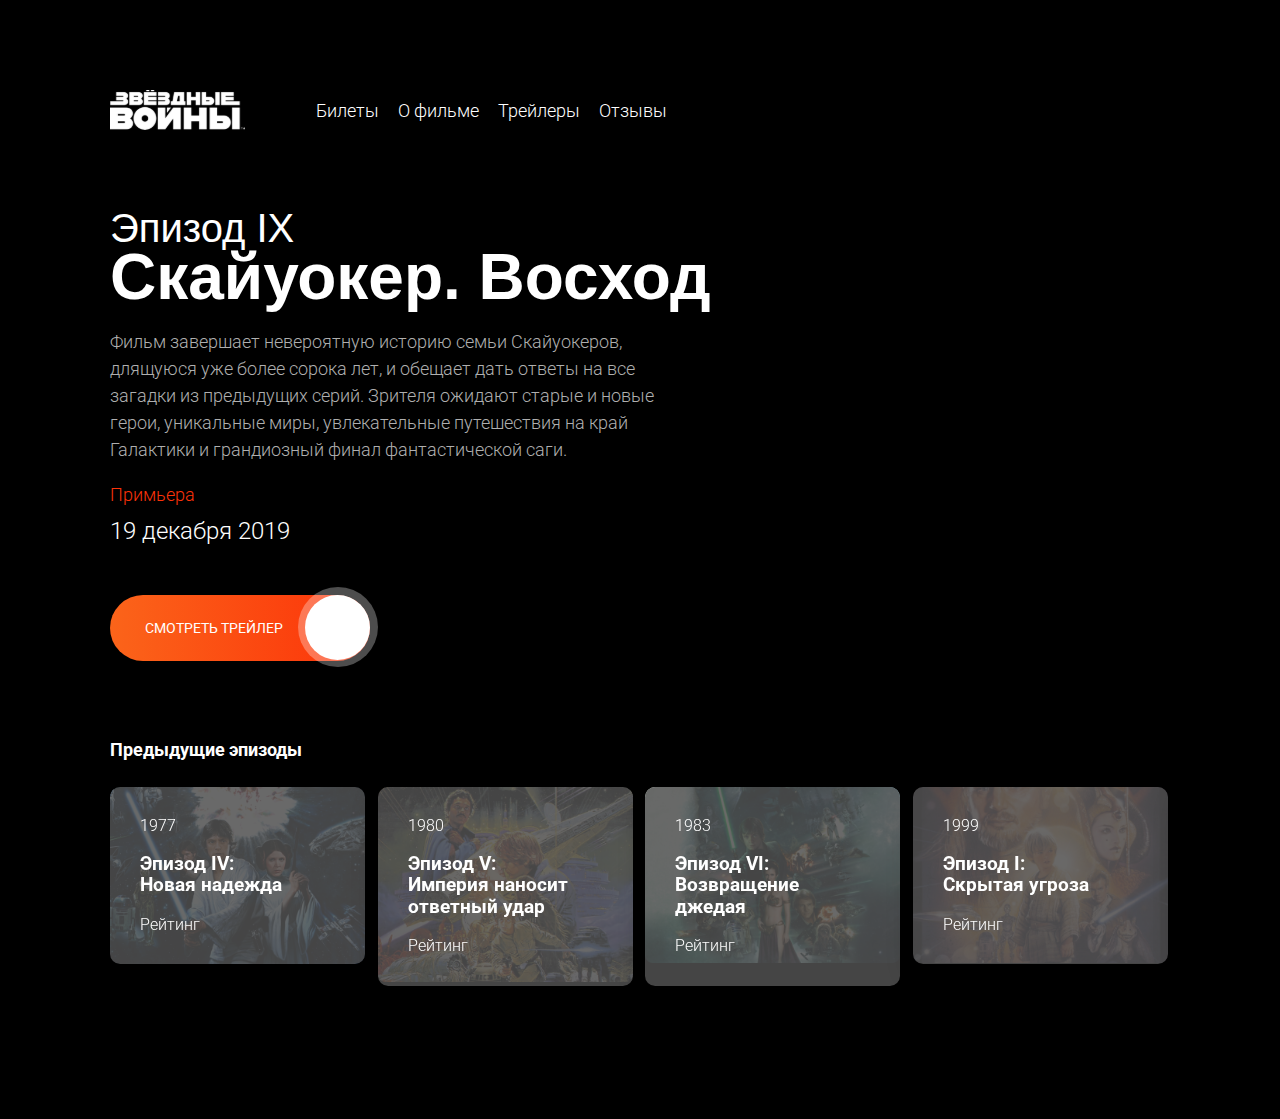
==== index.html @ 70fee413 "Add files via upload" ====
<!DOCTYPE html>
<html lang="ru">
<meta charset="utf-8">
<head>
	<title>Звездные войны</title>
	<link rel="stylesheet" href="css/owl.carousel.min.css">
	<link rel="stylesheet" href="css/normalize.css">
	<link rel="stylesheet" href="css/jquery.fancybox.min.css">
	<link rel="stylesheet" href="https://fonts.googleapis.com/css?family=Roboto:400;700&display=swap" >
	<link rel="stylesheet"  href="css/style.css">
</head>
<body>
<div class="container">
	<header class="header">
		<img src="img/logo.svg" class="logo header-logo" alt="STAR WARS">
		<nav class="navigation">
			<a href="#" class="navigation-link">Билеты</a>
			<a href="#" class="navigation-link">О фильме</a>
			<a href="#" class="navigation-link">Трейлеры</a>
			<a href="#" class="navigation-link">Отзывы</a>
		</nav>
	</header>
	<main>
		<div class="hero">
			<span class="hero-subtitle">Эпизод IX</span>
			<h1 class="hero-title">Скайуокер. Восход</h1>
			<p class="hero-description">
				Фильм завершает невероятную историю семьи Скайуокеров, длящуюся уже более сорока лет, и обещает дать ответы на все загадки из предыдущих серий. Зрителя ожидают старые и новые герои, уникальные миры, увлекательные путешествия на край Галактики и грандиозный финал фантастической саги.
			</p>
			<span class="hero-premier">Примьера</span>
			<span class="hero-date">19 декабря 2019</span>
			<a 
			data-fancybox 
			href="https://www.youtube.com/watch?v=KVRBfWQgyuY"
			class="trailer-button">
			<button class="button-play hero-button-play">Смотреть трейлер</button>
		</a>
		</div>
		<!--/.hero-->
		<div class="episodes">
		<h2 class="episodes-title">Предыдущие эпизоды</h2>
		<div class="slider owl-carousel">
		  <div class="slider-item">	
		  	<img src="img/episods/episode-1.jpg" class="slider-image">
				<div class="slider-year">1977</div>
				<h3 class="slider-title">Эпизод IV:<br>Новая надежда</h3>
				<div class="slider-rating">
				<span class="slider-rating-label">Рейтинг</span>
				<span class="slider-rating-stars">
					<i class="star"></i>
					<i class="star"></i>
					<i class="star"></i>
					<i class="star"></i>
					<i class="star star-o"></i>
				</span>
				</div>
			</div>
			<div class="slider-item">
				<img src="img/episods/episode-2.jpg" class="slider-image" >
				<div class="slider-year">1980</div>
				<h3 class="slider-title">Эпизод V:<br>Империя наносит ответный удар</h3>
				<div class="slider-rating">
				<span class="slider-rating-label">Рейтинг</span>
				<span class="slider-rating-stars">
					<i class="star"></i>
					<i class="star"></i>
					<i class="star"></i>
					<i class="star"></i>
					<i class="star star-o"></i>
				</span>
				</div>
			</div>
			<div class="slider-item">
				<img src="img/episods/episode-3.jpg" class="slider-image">
				<div class="slider-year">1983</div>
				<h3 class="slider-title">Эпизод VI:<br>Возвращение джедая</h3>
				<div class="slider-rating">
				<span class="slider-rating-label">Рейтинг</span>
				<span class="slider-rating-stars">
					<i class="star"></i>
					<i class="star"></i>
					<i class="star"></i>
					<i class="star"></i>
					<i class="star star-o"></i>
				</span>
				</div>
			</div>
			<div class="slider-item">
				<img src="img/episods/episode-4.jpg" class="slider-image">
				<div class="slider-year">1999</div>
				<h3 class="slider-title">Эпизод I:<br>Скрытая угроза</h3>
				<div class="slider-rating">
				<span class="slider-rating-label">Рейтинг</span>
				<span class="slider-rating-stars">
					<i class="star"></i>
					<i class="star"></i>
					<i class="star"></i>
					<i class="star"></i>
					<i class="star star-o"></i>
				</span>
				</div>
			</div>
			<div class="slider-item">
				<img src="img/episods/episode-4.jpg" class="slider-image">
				<div class="slider-year">1999</div>
				<h3 class="slider-title">Эпизод I:<br>Скрытая угроза</h3>
				<div class="slider-rating">
				<span class="slider-rating-label">Рейтинг</span>
				<span class="slider-rating-stars">
					<i class="star"></i>
					<i class="star"></i>
					<i class="star"></i>
					<i class="star"></i>
					<i class="star star-o"></i>
				</span>
				</div>
			</div>
			<div class="slider-item">
				<img src="img/episods/episode-4.jpg" class="slider-image">
				<div class="slider-year">1999</div>
				<h3 class="slider-title">Эпизод I:<br>Скрытая угроза</h3>
				<div class="slider-rating">
				<span class="slider-rating-label">Рейтинг</span>
				<span class="slider-rating-stars">
					<i class="star"></i>
					<i class="star"></i>
					<i class="star"></i>
					<i class="star"></i>
					<i class="star star-o"></i>
				</span>
				</div>
			</div>
			<div class="slider-item">
				<img src="img/episods/episode-4.jpg" class="slider-image">
				<div class="slider-year">1999</div>
				<h3 class="slider-title">Эпизод I:<br>Скрытая угроза</h3>
				<div class="slider-rating">
				<span class="slider-rating-label">Рейтинг</span>
				<span class="slider-rating-stars">
					<i class="star"></i>
					<i class="star"></i>
					<i class="star"></i>
					<i class="star"></i>
					<i class="star star-o"></i>
				</span>
				</div>
			</div>
			<div class="slider-item">
				<img src="img/episods/episode-4.jpg" class="slider-image">
				<div class="slider-year">1999</div>
				<h3 class="slider-title">Эпизод I:<br>Скрытая угроза</h3>
				<div class="slider-rating">
				<span class="slider-rating-label">Рейтинг</span>
				<span class="slider-rating-stars">
					<i class="star"></i>
					<i class="star"></i>
					<i class="star"></i>
					<i class="star"></i>
					<i class="star star-o"></i>
				</span>
				</div>
			</div>
		</div>
		<!--/.slider-->	
		</div>
		<!--/.episodes-->
	</main>
</div>
<!--/.container-->
 <script src="js/jquery-3.5.1.min.js"></script>
<script src="js/jquery.fancybox.min.js"></script>
<script src="js/owl.carousel.min.js"></script>
<script src="js/main.js"></script>

</body>
</html>
---- css/style.css ----
*,*:aftere, *:before{
box-sizing: border-box;
}
@font-face {
font-family: 'ProximaNova-Black';
    src: 
    local('ProximaNova-Black') 
    url("https://nomail.com.ua/files/eot/aa46d234cf405126cdd1c36600e4b978.eot?#iefix") format("embedded-opentype"),
    url("https://nomail.com.ua/files/woff/aa46d234cf405126cdd1c36600e4b978.woff") format("woff"),
    url("https://nomail.com.ua/files/woff2/aa46d234cf405126cdd1c36600e4b978.woff2") format("woff2");
}

body{
    font-family: 'Roboto', sans-serif;
	background:#000 url("file:///C:/Users/User/Desktop/STAR%20WARS/img/main-bg.jpg")no-repeat right -180% top;
	background-size: contain;
	background-attachment: fixed;
 	font-weight: 300;
 	color: #ffffff;	
}
.container{
	width: 95%;
	max-width: 1060px;
	margin: auto;
}
.header-logo{
	margin-right:71px; 
}
.header{
	display: flex;
	align-items: center;
	padding-top: 90px;
}
.navigation-link{
	position:relative;
	text-decoration: none;
	font-size: 18px;
	color: #ffffff;
	line-height: 150%;
	margin-right: 15px;
}
.navigation-link:after{
content: "";
position: absolute;
bottom: 0;
left:  0;
width: 100%;
height: 2px;
background: linear-gradient(90deg, #FB641A 0%, #FC3309 100%);
transform: scaleX(0);
transition: transform 0.3s;
}
.navigation-link:hover:after{
	transform:scaleX(1);
}
.hero-subtitle{
	display: block;
	margin-top: 78px;
	font-size: 40px;
	line-height:  100%;
	font-family: 'ProximaNova-Black', sans-serif;
}
.hero-title{
    margin-top: 5px;
	font-size: 64px;
	line-height:  78%;
	font-family: 'ProximaNova-Black', sans-serif;
	margin-bottom: 25px;
}
.hero-description{
    max-width: 572px;
    font-size: 18px;
    line-height: 150%;
    color: #afafaf;
}
.hero-premier{
	display: block;
	font-size: 18px;
	line-height: 150%;
	color: #FC3309;
	margin-bottom: 5px;
}
.hero-date{
    display: block;
    font-size: 24px;
    line-height: 150%;
    margin-bottom: 46px;
}
.button-play{
	position: relative;	
	border: none;
	background: linear-gradient(90deg, #FB641A 0%, #FC3309 100%);
    border-radius: 300px;
    color: #ffffff;
	padding-top: 25px;
    padding-bottom: 25px;
    padding-left: 35px;
    padding-right: 87px;
    font-size: 14px;
    line-height: 16px;
    text-transform: uppercase;
    cursor: pointer;
}
.button-play:after{
	content: "";
	position: absolute;
    width: 65px;
    height: 65px;
    right: 0;
    top: 0px;
    background:  #fff url("file:///C:/Users/User/Desktop/STAR%20WARS/img/play.svg") center no-repeat;
    border-radius: 50%
}
.button-play:before{
	content: ""; 	
	width: 80px;
	height:80px;
	background-color: rgba(255, 255, 255, 0.3);
	position: absolute;
	right: -8px;
	top: -8px;
	border-radius: 50%;
}
.episodes{
	padding: 60px 0;
}
.episodes-title{
	font-size: 18px;
	line-height: 150%;
	margin-bottom: 24px;
}
.slider{
	display: flex;	
    flex-wrap: wrap;	
}
.slider-item{
	position: relative;
	overflow: hidden;
	display: flex;
	flex-direction: column;
	justify-content:space-between;
	width: 195px;
    margin-right: 20px;
    margin-bottom: 20px;
    padding: 30px;
    box-shadow: 0px 10px 26px rgba(0, 0, 0, 0.25);
    border-radius: 10px;
    transition: all 0.2s;
    	
}
.slider-item:before{
	content: "";
	position: absolute;
	left: 0;
	top: 0;
	z-index: -1;
	display: block;
	width: 100%;
	height: 100%;
    background:rgba(80, 80, 80, 0.86);
    transition: all 0.2s;
}
.slider-image{
    position: absolute;
    left: 0;
    top: 0;
    z-index: -2;
}
.slider-item:hover:before{
	background: rgba(64, 101, 255, 0.86);
}
.slider-rating-label{
	margin-right: 12px;
}
.star{
	display: inline-block;
	width: 	12px;
	height: 12px;
	background: url("file:///C:/Users/User/Desktop/STAR%20WARS/img/star.svg") no-repeat center;
}
.star-o{
	background: url("file:///C:/Users/User/Desktop/STAR%20WARS/img/star-o.svg")no-repeat center;
}
.slider-nav-left{
	border: none;
	background: transparent url("file:///C:/Users/User/Desktop/STAR%20WARS/img/arrow-Left.svg")no-repeat center;
	width: 32px;
	height: 32px;
	margin-right: 15px;
}
.slider-nav-right{
	border: none;
	background: transparent url("file:///C:/Users/User/Desktop/STAR%20WARS/img/arrow-right.svg")no-repeat center;
	width: 32px;
	height: 32px;
}
.slider-nav-left span,
.slider-nav-right span{
	display: none;
}	

@media(max-width: 600px){
	.her-subtitle{
		font-size: 24px;
	}
	.hero-title{
		font-size: 36px;
	   line-height:120%;  
	}
	.hero-description{
		font-size: 16px;
	}
	.header{
		flex-direction: column;
		align-items: flex-start;
	}
	.header-logo{
		margin-bottom: 30px;
	}
	.nav{
		display: flex;
		flex-direction: column;
	}
	.nav-link{
		margin-bottom: 10px;
	}
	.slider-item{
		width: 250px;	
	}
}
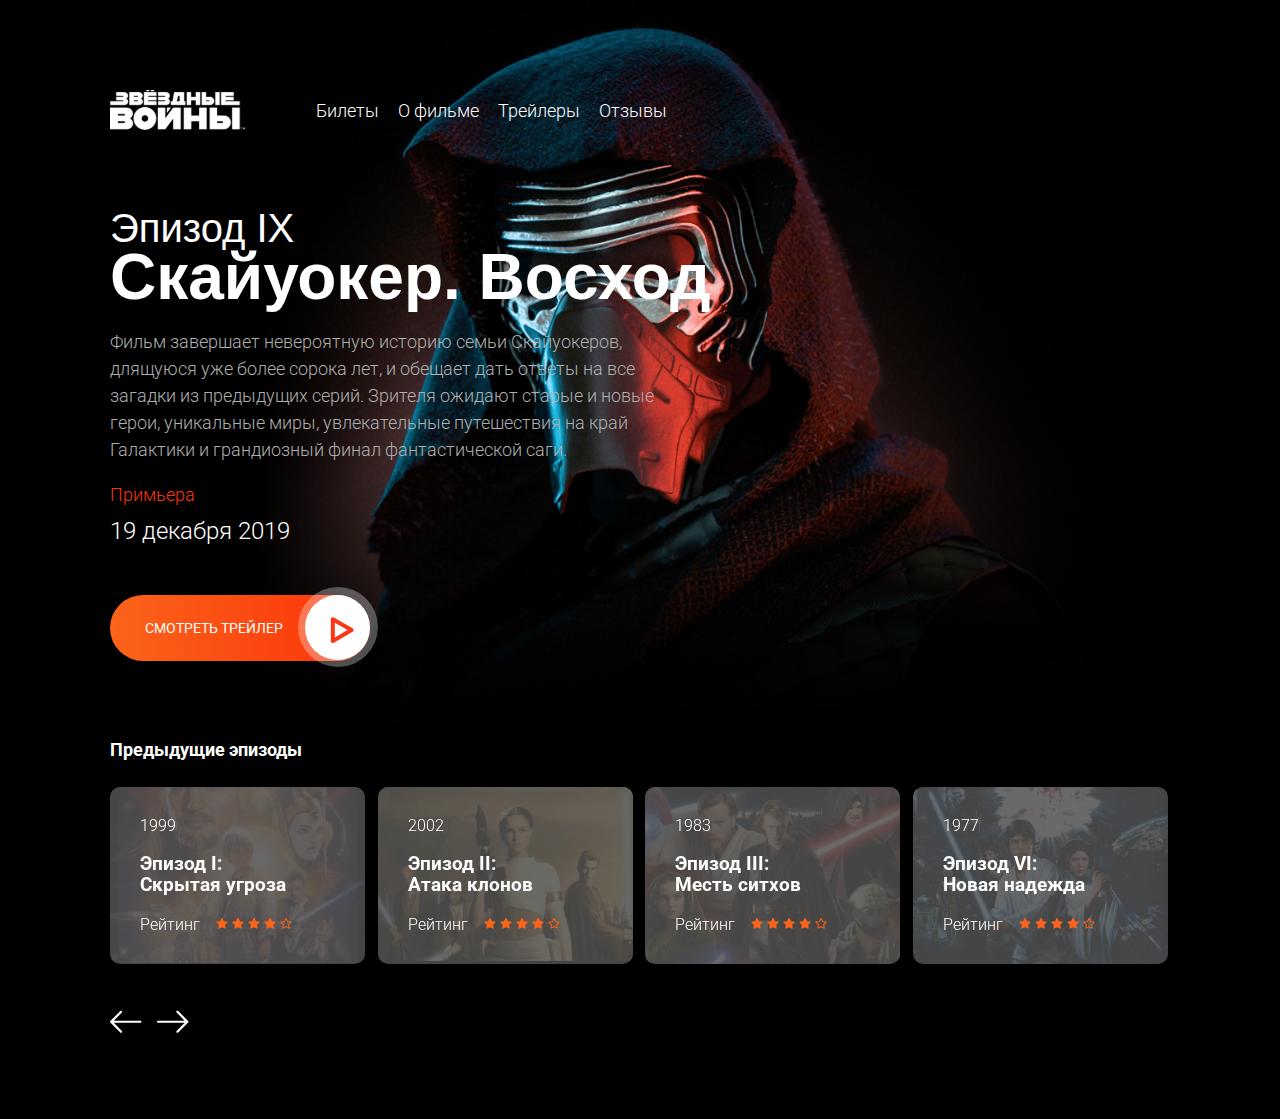
==== commit 378d56a1: "Add files via upload" ====
--- a/index.html
+++ b/index.html
@@ -3,6 +3,7 @@
 <meta charset="utf-8">
 <head>
 	<title>Звездные войны</title>
+	<link rel="stylesheet" href="https://cdnjs.cloudflare.com/ajax/libs/animate.css/4.0.0/animate.min.css">
 	<link rel="stylesheet" href="css/owl.carousel.min.css">
 	<link rel="stylesheet" href="css/normalize.css">
 	<link rel="stylesheet" href="css/jquery.fancybox.min.css">
@@ -22,8 +23,8 @@
 	</header>
 	<main>
 		<div class="hero">
-			<span class="hero-subtitle">Эпизод IX</span>
-			<h1 class="hero-title">Скайуокер. Восход</h1>
+			<span class="hero-subtitle animate__animated animate__zoomIn">Эпизод IX</span>
+			<h1 class="hero-title animate__animated animate__zoomIn">Скайуокер. Восход</h1>
 			<p class="hero-description">
 				Фильм завершает невероятную историю семьи Скайуокеров, длящуюся уже более сорока лет, и обещает дать ответы на все загадки из предыдущих серий. Зрителя ожидают старые и новые герои, уникальные миры, увлекательные путешествия на край Галактики и грандиозный финал фантастической саги.
 			</p>
@@ -42,8 +43,8 @@
 		<div class="slider owl-carousel">
 		  <div class="slider-item">	
 		  	<img src="img/episods/episode-1.jpg" class="slider-image">
-				<div class="slider-year">1977</div>
-				<h3 class="slider-title">Эпизод IV:<br>Новая надежда</h3>
+				<div class="slider-year">1999</div>
+				<h3 class="slider-title">Эпизод I:<br>Скрытая угроза</h3>
 				<div class="slider-rating">
 				<span class="slider-rating-label">Рейтинг</span>
 				<span class="slider-rating-stars">
@@ -57,6 +58,51 @@
 			</div>
 			<div class="slider-item">
 				<img src="img/episods/episode-2.jpg" class="slider-image" >
+				<div class="slider-year">2002</div>
+				<h3 class="slider-title">Эпизод II:<br>Атака клонов</h3>
+				<div class="slider-rating">
+				<span class="slider-rating-label">Рейтинг</span>
+				<span class="slider-rating-stars">
+					<i class="star"></i>
+					<i class="star"></i>
+					<i class="star"></i>
+					<i class="star"></i>
+					<i class="star star-o"></i>
+				</span>
+				</div>
+			</div>
+			<div class="slider-item">
+				<img src="img/episods/episode-3.jpg" class="slider-image">
+				<div class="slider-year">1983</div>
+				<h3 class="slider-title">Эпизод III:<br>Месть ситхов</h3>
+				<div class="slider-rating">
+				<span class="slider-rating-label">Рейтинг</span>
+				<span class="slider-rating-stars">
+					<i class="star"></i>
+					<i class="star"></i>
+					<i class="star"></i>
+					<i class="star"></i>
+					<i class="star star-o"></i>
+				</span>
+				</div>
+			</div>
+			<div class="slider-item">
+				<img src="img/episods/episode-4.jpg" class="slider-image">
+				<div class="slider-year">1977</div>
+				<h3 class="slider-title">Эпизод VI:<br>Новая надежда</h3>
+				<div class="slider-rating">
+				<span class="slider-rating-label">Рейтинг</span>
+				<span class="slider-rating-stars">
+					<i class="star"></i>
+					<i class="star"></i>
+					<i class="star"></i>
+					<i class="star"></i>
+					<i class="star star-o"></i>
+				</span>
+				</div>
+			</div>
+			<div class="slider-item">
+				<img src="img/episods/episode-5.jpg" class="slider-image">
 				<div class="slider-year">1980</div>
 				<h3 class="slider-title">Эпизод V:<br>Империя наносит ответный удар</h3>
 				<div class="slider-rating">
@@ -71,7 +117,7 @@
 				</div>
 			</div>
 			<div class="slider-item">
-				<img src="img/episods/episode-3.jpg" class="slider-image">
+				<img src="img/episods/episode-6.jpg" class="slider-image">
 				<div class="slider-year">1983</div>
 				<h3 class="slider-title">Эпизод VI:<br>Возвращение джедая</h3>
 				<div class="slider-rating">
@@ -86,9 +132,9 @@
 				</div>
 			</div>
 			<div class="slider-item">
-				<img src="img/episods/episode-4.jpg" class="slider-image">
-				<div class="slider-year">1999</div>
-				<h3 class="slider-title">Эпизод I:<br>Скрытая угроза</h3>
+				<img src="img/episods/episode-7.jpg" class="slider-image">
+				<div class="slider-year">2015</div>
+				<h3 class="slider-title">Эпизод VII:<br>Пробуждение Силы</h3>
 				<div class="slider-rating">
 				<span class="slider-rating-label">Рейтинг</span>
 				<span class="slider-rating-stars">
@@ -101,54 +147,9 @@
 				</div>
 			</div>
 			<div class="slider-item">
-				<img src="img/episods/episode-4.jpg" class="slider-image">
-				<div class="slider-year">1999</div>
-				<h3 class="slider-title">Эпизод I:<br>Скрытая угроза</h3>
-				<div class="slider-rating">
-				<span class="slider-rating-label">Рейтинг</span>
-				<span class="slider-rating-stars">
-					<i class="star"></i>
-					<i class="star"></i>
-					<i class="star"></i>
-					<i class="star"></i>
-					<i class="star star-o"></i>
-				</span>
-				</div>
-			</div>
-			<div class="slider-item">
-				<img src="img/episods/episode-4.jpg" class="slider-image">
-				<div class="slider-year">1999</div>
-				<h3 class="slider-title">Эпизод I:<br>Скрытая угроза</h3>
-				<div class="slider-rating">
-				<span class="slider-rating-label">Рейтинг</span>
-				<span class="slider-rating-stars">
-					<i class="star"></i>
-					<i class="star"></i>
-					<i class="star"></i>
-					<i class="star"></i>
-					<i class="star star-o"></i>
-				</span>
-				</div>
-			</div>
-			<div class="slider-item">
-				<img src="img/episods/episode-4.jpg" class="slider-image">
-				<div class="slider-year">1999</div>
-				<h3 class="slider-title">Эпизод I:<br>Скрытая угроза</h3>
-				<div class="slider-rating">
-				<span class="slider-rating-label">Рейтинг</span>
-				<span class="slider-rating-stars">
-					<i class="star"></i>
-					<i class="star"></i>
-					<i class="star"></i>
-					<i class="star"></i>
-					<i class="star star-o"></i>
-				</span>
-				</div>
-			</div>
-			<div class="slider-item">
-				<img src="img/episods/episode-4.jpg" class="slider-image">
-				<div class="slider-year">1999</div>
-				<h3 class="slider-title">Эпизод I:<br>Скрытая угроза</h3>
+				<img src="img/episods/episode-8.jpg" class="slider-image">
+				<div class="slider-year">2017</div>
+				<h3 class="slider-title">Эпизод VIII:<br>Последние джедаи</h3>
 				<div class="slider-rating">
 				<span class="slider-rating-label">Рейтинг</span>
 				<span class="slider-rating-stars">
--- a/css/style.css
+++ b/css/style.css
@@ -12,7 +12,7 @@
 
 body{
     font-family: 'Roboto', sans-serif;
-	background:#000 url("file:///C:/Users/User/Desktop/STAR%20WARS/img/main-bg.jpg")no-repeat right -180% top;
+	background:#000 url("../img/main-bg.jpg")no-repeat right -180% top;
 	background-size: contain;
 	background-attachment: fixed;
  	font-weight: 300;
@@ -108,7 +108,7 @@
     height: 65px;
     right: 0;
     top: 0px;
-    background:  #fff url("file:///C:/Users/User/Desktop/STAR%20WARS/img/play.svg") center no-repeat;
+    background:  #fff url("../img/play.svg") center no-repeat;
     border-radius: 50%
 }
 .button-play:before{
@@ -176,21 +176,21 @@
 	display: inline-block;
 	width: 	12px;
 	height: 12px;
-	background: url("file:///C:/Users/User/Desktop/STAR%20WARS/img/star.svg") no-repeat center;
+	background: url("../img/star.svg") no-repeat center;
 }
 .star-o{
-	background: url("file:///C:/Users/User/Desktop/STAR%20WARS/img/star-o.svg")no-repeat center;
+	background: url("../img/star-o.svg")no-repeat center;
 }
 .slider-nav-left{
 	border: none;
-	background: transparent url("file:///C:/Users/User/Desktop/STAR%20WARS/img/arrow-Left.svg")no-repeat center;
+	background: transparent url("../img/arrow-Left.svg")no-repeat center;
 	width: 32px;
 	height: 32px;
 	margin-right: 15px;
 }
 .slider-nav-right{
 	border: none;
-	background: transparent url("file:///C:/Users/User/Desktop/STAR%20WARS/img/arrow-right.svg")no-repeat center;
+	background: transparent url("../img/arrow-right.svg")no-repeat center;
 	width: 32px;
 	height: 32px;
 }
